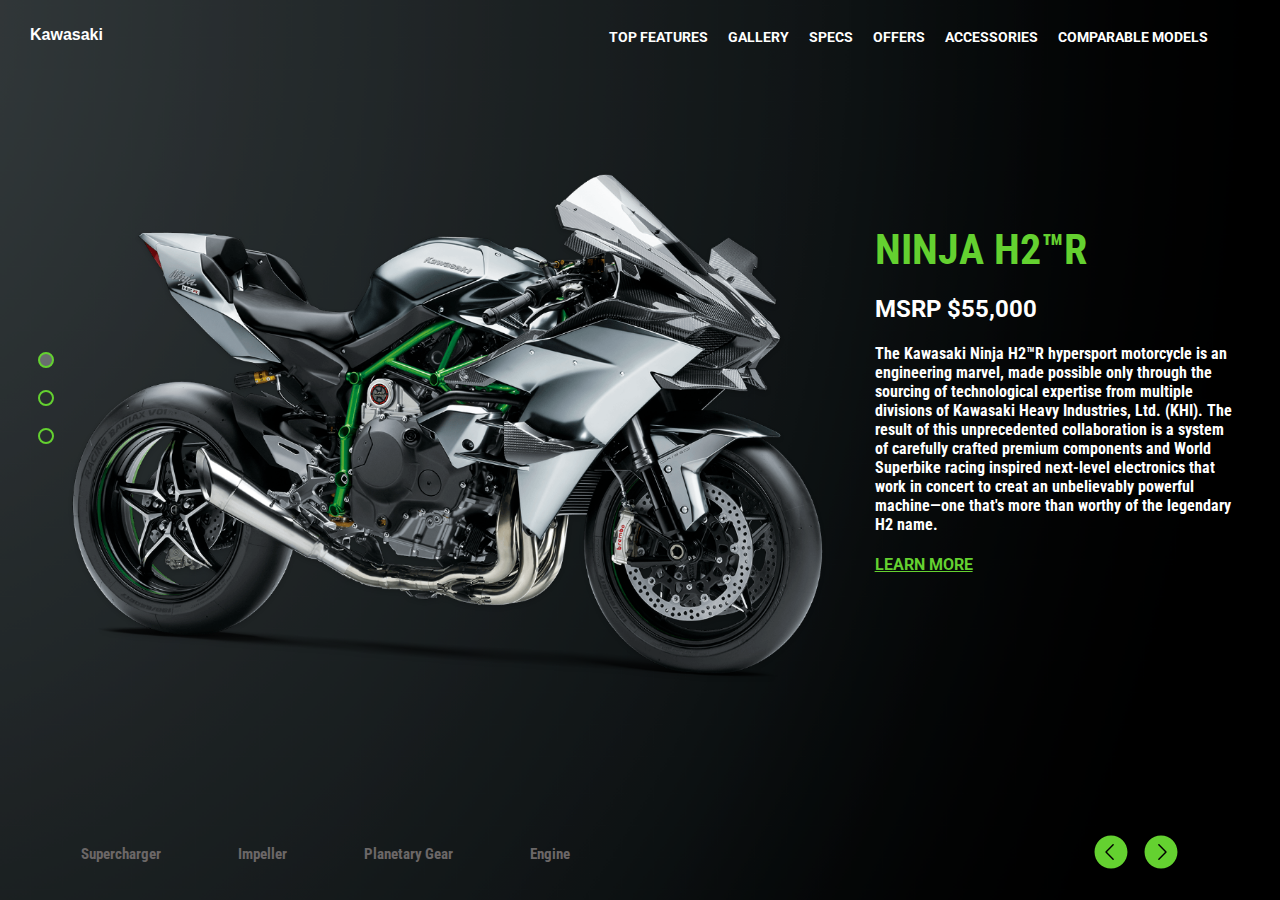
==== views/pages/index.html @ ec5429fd "home page of Kawasaki site" ====
<!DOCTYPE html>
<html lang='en'>
<head>
    <meta charset='utf-8'>
    <meta name='viewport' content='width=device-width, initial-scale=1.0'>
    <link href="https://fonts.googleapis.com/css?family=Roboto+Condensed:300,700|Roboto:400,700&display=swap" rel="stylesheet">
    <link rel="stylesheet" href="https://cdnjs.cloudflare.com/ajax/libs/font-awesome/5.9.0/css/all.min.css">
    <link rel="stylesheet" href="../..//assets/stylesheets/main.css">
    <title>Kawasaki</title>
</head>
<body id='home'>
<nav>
    <p id='logo'><a href='#'>Kawasaki</a></p>
    <div id='hamburger'>
        <span class='mobile-nav'></span>
        <span class='mobile-nav'></span>
        <span class='mobile-nav'></span>
        <span class='mobile-nav'></span>
    </div>
    <ul class='navlist mobile-nav'>
        <li><a href='#'>Top Features</a></li>
        <li><a href='#'>Gallery</a></li>
        <li><a href='#'>Specs</a></li>
        <li><a href='#'>Offers</a></li>
        <li><a href='#'>Accessories</a></li>
        <li><a href='#'>Comparable Models</a></li>
    </ul>
</nav>
<main>
    <img id='bike' src='../../assets/images/bike.png' alt='Kawasaki bike'>
    <section>
        <h1>NINJA H2&trade;R</h1>
        <h2>MSRP $55,000</h2>
        <p>The Kawasaki Ninja H2&trade;R hypersport motorcycle is an engineering marvel, made possible only through
            the sourcing of technological expertise from multiple divisions of Kawasaki Heavy Industries, Ltd. (KHI).
            The result of this unprecedented collaboration is a system of carefully crafted premium components and
            World Superbike racing inspired next-level electronics that work in concert to creat an unbelievably 
            powerful machine&mdash;one that's more than worthy of the legendary H2 name.
        </p>
        <h3><a href='#'>LEARN MORE</a></h3>
    </section>
</main>
<aside>
    <span class='circle active'></span>
    <span class='circle'></span>
    <span class='circle'></span>
</aside>
<div id='arrows'>
    <svg xmlns="http://www.w3.org/2000/svg" x="0px" y="0px"
    width="38" height="38"
    viewBox="0 0 172 172"
    style=" fill:#000000;"><g transform="translate(4.988,4.988) scale(0.942,0.942)"><g fill="none" fill-rule="nonzero" stroke="none" stroke-width="none" 
        stroke-linecap="butt" stroke-linejoin="none" stroke-miterlimit="10" stroke-dasharray="" stroke-dashoffset="0" font-family="none" font-weight="none" 
        font-size="none" text-anchor="none" style="mix-blend-mode: normal"><g fill="#64d130" stroke="#000000" stroke-width="10" stroke-linejoin="round"><g 
        id="surface1 1"><path d="M165.12,86c0,43.63156 -35.48844,79.12 -79.12,79.12c-43.63156,0 -79.12,-35.48844 -79.12,-79.12c0,-43.63156 35.48844,
        -79.12 79.12,-79.12c43.63156,0 79.12,35.48844 79.12,79.12zM66.78438,86l31.96781,-31.96781c1.34375,-1.34375 1.34375,-3.52062 0,-4.86437c-1.34375,
        -1.34375 -3.52062,-1.34375 -4.86437,0l-34.4,34.4c-1.34375,1.34375 -1.34375,3.52062 0,4.86437l34.4,34.4c0.67187,0.67188 1.54531,1.00781 2.43219,
        1.00781c0.88688,0 1.76031,-0.33594 2.43219,-1.00781c1.34375,-1.34375 1.34375,-3.52062 0,-4.86437z"></path></g></g><path d="M0,172v-172h172v172z" 
        fill="none" stroke="none" stroke-width="1" stroke-linejoin="miter"></path><g fill="#64d130" stroke="none" stroke-width="1" stroke-linejoin="miter">
        <g id="surface1"><path d="M86,6.88c-43.63156,0 -79.12,35.48844 -79.12,79.12c0,43.63156 35.48844,79.12 79.12,79.12c43.63156,0 79.12,-35.48844 79.12,
        -79.12c0,-43.63156 -35.48844,-79.12 -79.12,-79.12zM98.75219,117.96781c1.34375,1.34375 1.34375,3.52062 0,4.86437c-0.67187,0.67188 -1.54531,1.00781
        -2.43219,1.00781c-0.88687,0 -1.76031,-0.33594 -2.43219,-1.00781l-34.4,-34.4c-1.34375,-1.34375 -1.34375,-3.52062 0,-4.86437l34.4,-34.4c1.34375,
        -1.34375 3.52062,-1.34375 4.86437,0c1.34375,1.34375 1.34375,3.52062 0,4.86437l-31.96781,31.96781z"></path></g></g><path d="" fill="none" 
        stroke="none" stroke-width="1" stroke-linejoin="miter"></path><path d="" fill="none" stroke="none" stroke-width="1" stroke-linejoin="miter">
        </path></g></g></svg>
    
    <svg xmlns="http://www.w3.org/2000/svg" x="0px" y="0px"
    width="38" height="38"
    viewBox="0 0 172 172"
    style="margin-left: 8px; fill:#000000;"><g transform="translate(4.988,4.988) scale(0.942,0.942)"><g fill="none" fill-rule="nonzero" stroke="none" stroke-width="none" 
        stroke-linecap="butt" stroke-linejoin="none" stroke-miterlimit="10" stroke-dasharray="" stroke-dashoffset="0" font-family="none" font-weight="none" 
        font-size="none" text-anchor="none" style="mix-blend-mode: normal"><g fill="#64d130" stroke="#000000" stroke-width="10" stroke-linejoin="round"><g 
        id="surface1 1"><path d="M165.12,86c0,43.63156 -35.48844,79.12 -79.12,79.12c-43.63156,0 -79.12,-35.48844 -79.12,-79.12c0,-43.63156 35.48844,
        -79.12 79.12,-79.12c43.63156,0 79.12,35.48844 79.12,79.12zM112.51219,83.56781l-34.4,-34.4c-1.34375,-1.34375 -3.52062,-1.34375 -4.86437,0c-1.34375,
        1.34375 -1.34375,3.52062 0,4.86437l31.96781,31.96781l-31.96781,31.96781c-1.34375,1.34375 -1.34375,3.52062 0,4.86437c0.67187,0.67188 1.54531,
        1.00781 2.43219,1.00781c0.88688,0 1.76031,-0.33594 2.43219,-1.00781l34.4,-34.4c1.34375,-1.34375 1.34375,-3.52062 0,-4.86437z"></path></g></g>
        <path d="M0,172v-172h172v172z" fill="none" stroke="none" stroke-width="1" stroke-linejoin="miter"></path><g fill="#64d130" stroke="none" 
        stroke-width="1" stroke-linejoin="miter"><g id="surface1"><path d="M86,6.88c-43.63156,0 -79.12,35.48844 -79.12,79.12c0,43.63156 35.48844,
        79.12 79.12,79.12c43.63156,0 79.12,-35.48844 79.12,-79.12c0,-43.63156 -35.48844,-79.12 -79.12,-79.12zM112.51219,88.43219l-34.4,34.4c-0.67187,
        0.67188 -1.54531,1.00781 -2.43219,1.00781c-0.88687,0 -1.76031,-0.33594 -2.43219,-1.00781c-1.34375,-1.34375 -1.34375,-3.52062 0,
        -4.86437l31.96781,-31.96781l-31.96781,-31.96781c-1.34375,-1.34375 -1.34375,-3.52062 0,-4.86437c1.34375,-1.34375 3.52062,-1.34375 
        4.86437,0l34.4,34.4c1.34375,1.34375 1.34375,3.52062 0,4.86437z"></path></g></g><path d="M86,172c-47.49649,0 -86,-38.50351 -86,-86v0c0,
        -47.49649 38.50351,-86 86,-86v0c47.49649,0 86,38.50351 86,86v0c0,47.49649 -38.50351,86 -86,86z" fill="none" stroke="none" stroke-width="1" 
        stroke-linejoin="miter"></path><path d="M86,168.56c-45.59663,0 -82.56,-36.96337 -82.56,-82.56v0c0,-45.59663 36.96337,-82.56 82.56,
        -82.56v0c45.59663,0 82.56,36.96337 82.56,82.56v0c0,45.59663 -36.96337,82.56 -82.56,82.56z" fill="none" stroke="none" stroke-width="1" 
        stroke-linejoin="miter"></path><path d="M0,172v-172h172v172z" fill="none" stroke="none" stroke-width="1" stroke-linejoin="miter"></path>
        <path d="M3.44,168.56v-165.12h165.12v165.12z" fill="none" stroke="none" stroke-width="1" stroke-linejoin="miter"></path><path d="" fill="none" 
        stroke="none" stroke-width="1" stroke-linejoin="miter"></path><path d="" fill="none" stroke="none" stroke-width="1" stroke-linejoin="miter">
        </path></g></g></svg>
</div>
<footer>
    <a href='#'>Supercharger</a>
    <a href='#'>Impeller</a>
    <a href='#'>Planetary Gear</a>
    <a href='#'>Engine</a>
</footer>
<script type='text/javascript' src='/scripts/javascript.js'></script>
</body>
</html>
---- assets/stylesheets/main.css ----
*, *:before, *:after {
  -webkit-box-sizing: border-box;
          box-sizing: border-box;
}

html {
  height: 100vh;
  width: 100%;
}

body {
  height: 100vh;
  width: 100vw;
  margin: 0;
}

body#home {
  background: url(../images/gradient.png) no-repeat center center fixed;
  background-size: cover;
}

nav {
  height: -webkit-fit-content;
  height: -moz-fit-content;
  height: fit-content;
  width: 100%;
  z-index: 5;
}

nav a {
  font-family: 'Roboto', sans-serif;
  font-weight: bold;
  font-size: 14px;
  text-transform: uppercase;
  text-decoration: none;
  color: #FFF;
}

nav p#logo a {
  font-family: Verdana, sans-serif;
  text-transform: capitalize;
  height: 70px;
  font-weight: 700;
  font-size: 1em;
  color: #FFF;
  position: relative;
}

nav p#logo {
  display: inline-block;
  margin-top: 26px;
  margin-left: 30px;
}

nav ul {
  margin: 0;
  padding: 0;
  height: 0;
  overflow: hidden;
  width: -webkit-fit-content;
  width: -moz-fit-content;
  width: fit-content;
  position: absolute;
  right: 17px;
  top: 10px;
  background-color: rgba(0, 0, 0, 0.7);
}

nav ul.open {
  height: -webkit-fit-content;
  height: -moz-fit-content;
  height: fit-content;
}

nav li {
  list-style-type: none;
  display: block;
  margin: 17px;
}

nav #hamburger {
  height: 21px;
  width: 33px;
  position: absolute;
  top: 27px;
  right: 26px;
  z-index: 10;
}

nav #hamburger span {
  border-radius: 9px;
  width: 100%;
  height: 2px;
  display: inline-block;
  position: absolute;
}

nav #hamburger span:nth-child(1) {
  top: 0px;
  background-color: white;
}

nav #hamburger span:nth-child(2), nav #hamburger span:nth-child(3) {
  top: .5em;
  -webkit-transition: .5s ease-in-out;
  transition: .5s ease-in-out;
  background-color: white;
}

nav #hamburger span:nth-child(4) {
  top: 1em;
  background-color: white;
}

nav span:nth-child(1).open {
  visibility: hidden;
}

nav span:nth-child(2).open {
  -webkit-transform: rotate(45deg);
          transform: rotate(45deg);
  background-color: #64D130 !important;
}

nav span:nth-child(3).open {
  -webkit-transform: rotate(-45deg);
          transform: rotate(-45deg);
  background-color: #64D130 !important;
}

nav span:nth-child(4).open {
  visibility: hidden;
}

#bike {
  display: block;
  width: 89%;
  margin: 5px auto;
}

main h1 {
  color: #64D130;
  font-size: 42px;
  font-weight: bold;
  font-family: 'Roboto Condensed', sans-serif;
}

main h2 {
  color: #FFF;
  size: 24px;
  font-family: 'Roboto', sans-serif;
  font-weight: bold;
}

main p {
  font-family: 'Roboto Condensed', sans-serif;
  font-weight: 700;
  size: 18px;
  color: #FFF;
}

main section {
  width: 100%;
  padding: 0 17px;
}

main h3 a {
  color: #64D130;
  font-family: 'Roboto', sans-serif;
  font-size: 16px;
}

#arrows {
  display: none;
}

aside {
  display: none;
}

.active {
  background-color: rgba(255, 255, 255, 0.3);
}

footer {
  margin: 10px auto;
  width: 100%;
  padding: 0 17px;
  display: -webkit-box;
  display: -ms-flexbox;
  display: flex;
  -webkit-box-pack: justify;
      -ms-flex-pack: justify;
          justify-content: space-between;
}

footer a {
  text-decoration: none;
  font-family: 'Roboto Condensed', sans-serif;
  font-weight: bold;
  font-size: 15px;
  margin-right: 15px;
  color: #6B6767;
  display: inline;
}

@media only screen and (min-width: 740px) {
  #bike {
    width: 79%;
  }
  main section {
    width: 86%;
    margin-left: 5%;
  }
  footer {
    width: 91%;
  }
}

@media only screen and (min-width: 880px) {
  #bike {
    width: 64%;
  }
  #hamburger {
    display: none;
  }
  nav ul {
    height: -webkit-fit-content;
    height: -moz-fit-content;
    height: fit-content;
    background-color: transparent;
    right: 5%;
    top: 20px;
  }
  nav li {
    display: inline-block;
    margin: 8px;
  }
}

@media only screen and (min-width: 1200px) {
  #bike {
    height: auto;
    width: 60%;
    margin: 0;
    position: absolute;
    left: 63px;
    top: 18%;
  }
  main section {
    position: absolute;
    width: 31%;
    top: 25%;
    right: 2%;
  }
  main h1 {
    margin: 0;
  }
  main h2 {
    margin: 21px 0;
  }
  footer {
    width: 42%;
    position: absolute;
    bottom: 3%;
    left: 5%;
  }
  aside {
    display: block;
    width: 20px;
    position: relative;
    top: 30%;
    left: 3%;
  }
  aside span {
    border-radius: 50%;
    border: 2px solid #64D130;
    height: 16px;
    width: 16px;
    display: block;
    margin-top: 22px;
  }
  .active {
    background-color: rgba(255, 255, 255, 0.3);
  }
  .fas {
    color: #64D130;
    font-size: 35px;
  }
  #arrows {
    display: inline-block;
    position: absolute;
    bottom: 25px;
    right: 100px;
  }
}
/*# sourceMappingURL=main.css.map */
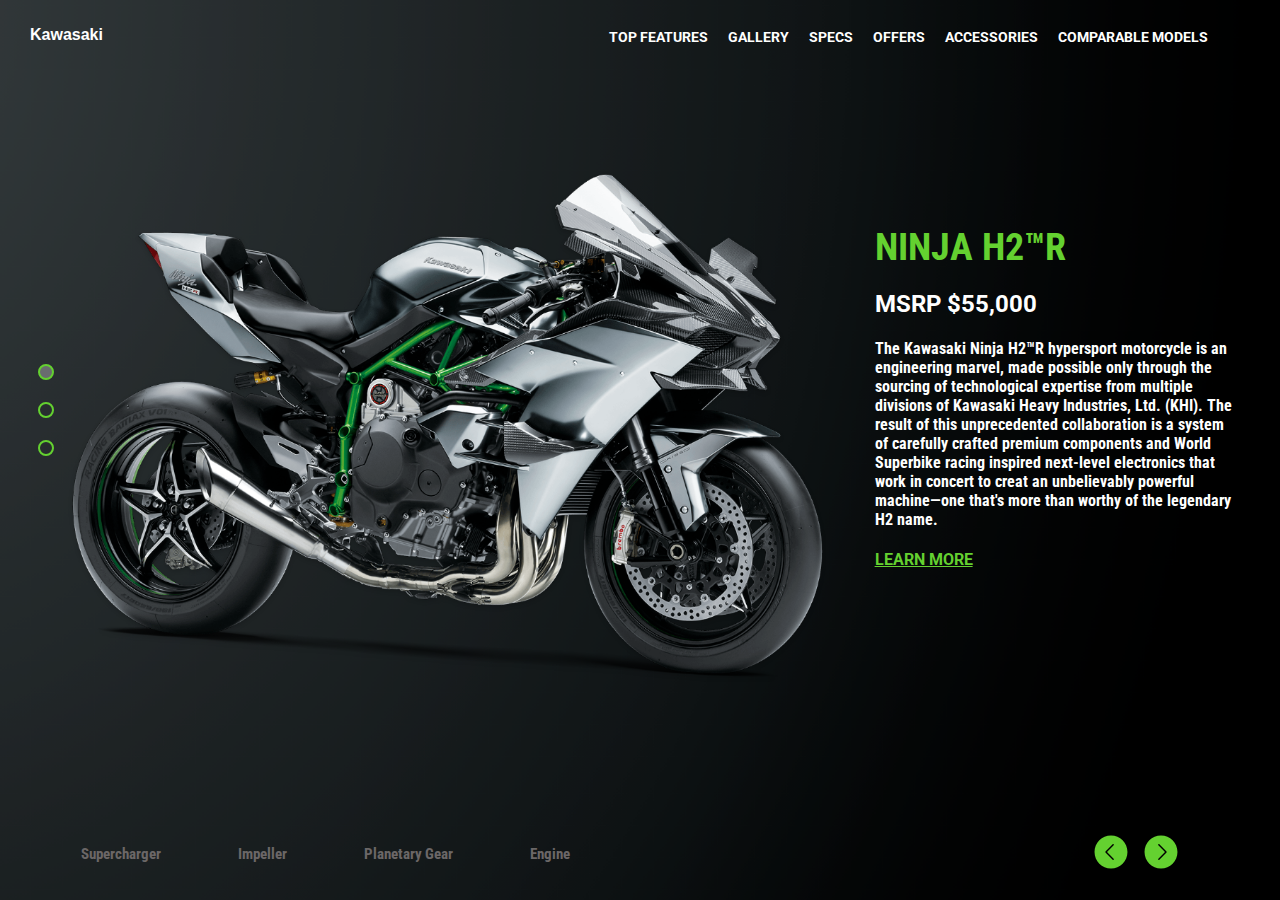
==== commit 2de4a4e7: "change path to javascript file for GitHub Pages" ====
--- a/views/pages/index.html
+++ b/views/pages/index.html
@@ -94,6 +94,6 @@
     <a href='#'>Planetary Gear</a>
     <a href='#'>Engine</a>
 </footer>
-<script type='text/javascript' src='/scripts/javascript.js'></script>
+<script type='text/javascript' src='../../scripts/javascript.js'></script>
 </body>
 </html>--- a/assets/stylesheets/main.css
+++ b/assets/stylesheets/main.css
@@ -17,6 +17,10 @@
 body#home {
   background: url(../images/gradient.png) no-repeat center center fixed;
   background-size: cover;
+}
+
+#accessories {
+  background-color: #000;
 }
 
 nav {
@@ -138,9 +142,16 @@
   margin: 5px auto;
 }
 
+#bike3 {
+  display: block;
+  width: 100%;
+  margin: 45px auto;
+}
+
 main h1 {
   color: #64D130;
-  font-size: 42px;
+  font-size: 38px;
+  margin-bottom: 0;
   font-weight: bold;
   font-family: 'Roboto Condensed', sans-serif;
 }
@@ -180,6 +191,11 @@
 
 .active {
   background-color: rgba(255, 255, 255, 0.3);
+}
+
+#accessories-footer {
+  position: absolute;
+  bottom: 15px;
 }
 
 footer {
@@ -204,6 +220,13 @@
   display: inline;
 }
 
+@media only screen and (min-width: 475px) {
+  footer {
+    position: absolute;
+    bottom: 15px;
+  }
+}
+
 @media only screen and (min-width: 740px) {
   #bike {
     width: 79%;
@@ -214,6 +237,12 @@
   }
   footer {
     width: 91%;
+    left: 4.5%;
+  }
+  #accessories-footer {
+    width: 650px;
+    left: 50%;
+    margin-left: -325px;
   }
 }
 
@@ -236,6 +265,21 @@
     display: inline-block;
     margin: 8px;
   }
+  #bike3 {
+    position: absolute;
+    bottom: 116px;
+  }
+  #discover-more {
+    position: absolute;
+    bottom: 70px;
+    left: 50%;
+    margin-left: -64px;
+  }
+  #accessories-section {
+    width: 94%;
+    text-align: center;
+    margin: 106px auto;
+  }
 }
 
 @media only screen and (min-width: 1200px) {
@@ -268,8 +312,8 @@
   aside {
     display: block;
     width: 20px;
-    position: relative;
-    top: 30%;
+    position: absolute;
+    top: 38%;
     left: 3%;
   }
   aside span {
@@ -293,5 +337,35 @@
     bottom: 25px;
     right: 100px;
   }
+  #bike3 {
+    bottom: 0;
+    margin: 0 auto;
+  }
+  #accessories-section {
+    position: static;
+    width: 82%;
+    margin: 127px auto;
+  }
+  #discover-more {
+    bottom: 100px;
+  }
+  #accessories-footer {
+    width: 682px;
+    left: 50%;
+    bottom: 26px;
+    margin-left: -341px;
+  }
+}
+
+@media only screen and (min-width: 1450px) {
+  #bike3 {
+    height: -webkit-fit-content;
+    height: -moz-fit-content;
+    height: fit-content;
+    width: 1450px;
+    position: absolute;
+    left: 50%;
+    margin-left: -725px;
+  }
 }
 /*# sourceMappingURL=main.css.map */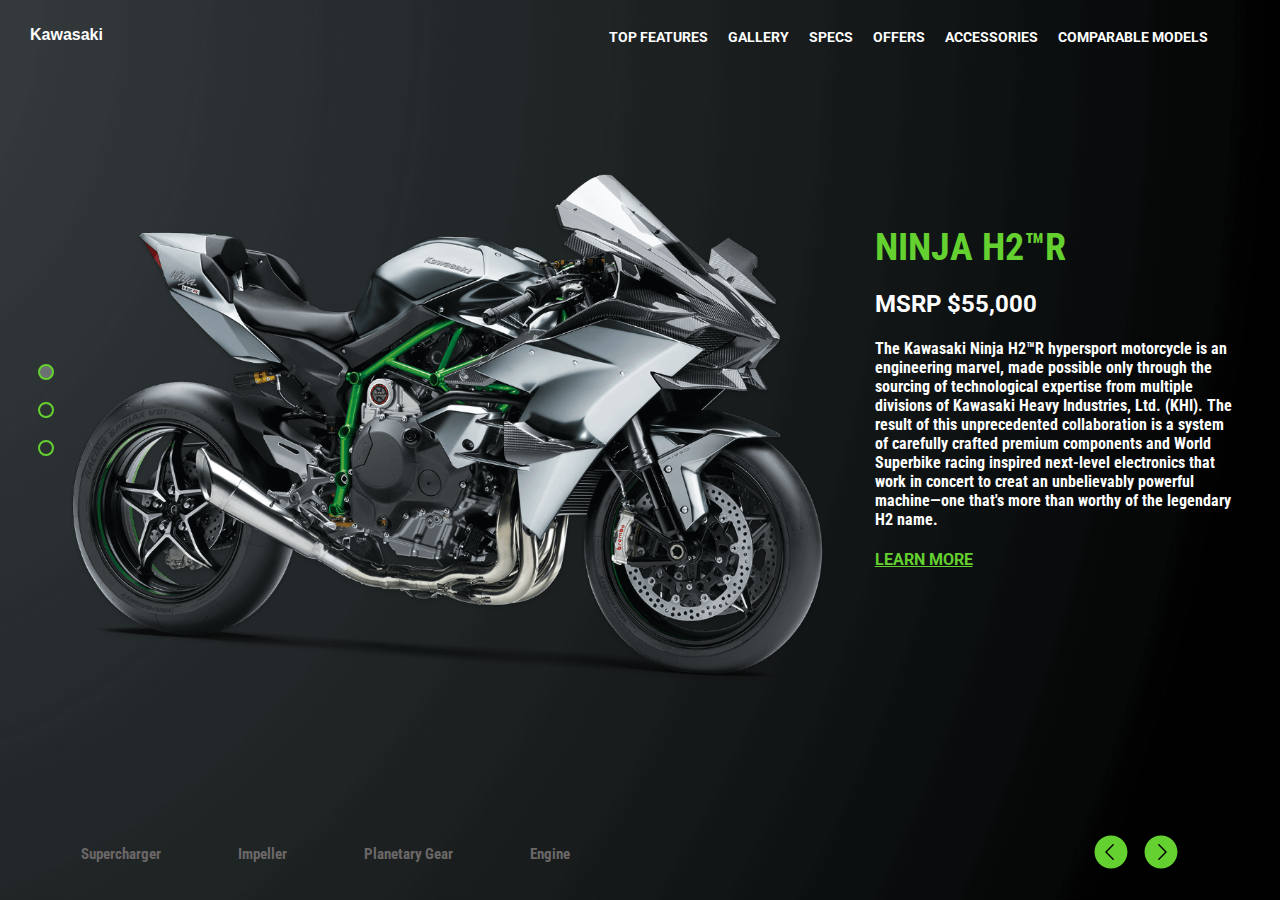
==== commit 40e71bfb: "add arrow navigation links and adjust nav height for IE." ====
--- a/views/pages/index.html
+++ b/views/pages/index.html
@@ -5,12 +5,12 @@
     <meta name='viewport' content='width=device-width, initial-scale=1.0'>
     <link href="https://fonts.googleapis.com/css?family=Roboto+Condensed:300,700|Roboto:400,700&display=swap" rel="stylesheet">
     <link rel="stylesheet" href="https://cdnjs.cloudflare.com/ajax/libs/font-awesome/5.9.0/css/all.min.css">
-    <link rel="stylesheet" href="../..//assets/stylesheets/main.css">
+    <link rel="stylesheet" href="../../assets/stylesheets/main.css">
     <title>Kawasaki</title>
 </head>
 <body id='home'>
 <nav>
-    <p id='logo'><a href='#'>Kawasaki</a></p>
+    <p id='logo'><a href='https://andrew1451.github.io/Kawasaki/views/pages/index'>Kawasaki</a></p>
     <div id='hamburger'>
         <span class='mobile-nav'></span>
         <span class='mobile-nav'></span>
@@ -18,12 +18,12 @@
         <span class='mobile-nav'></span>
     </div>
     <ul class='navlist mobile-nav'>
-        <li><a href='#'>Top Features</a></li>
-        <li><a href='#'>Gallery</a></li>
-        <li><a href='#'>Specs</a></li>
-        <li><a href='#'>Offers</a></li>
-        <li><a href='#'>Accessories</a></li>
-        <li><a href='#'>Comparable Models</a></li>
+        <li><a href='https://andrew1451.github.io/Kawasaki/views/pages/index'>Top Features</a></li>
+        <li><a href='https://andrew1451.github.io/Kawasaki/views/pages/index'>Gallery</a></li>
+        <li><a href='https://andrew1451.github.io/Kawasaki/views/pages/specs'>Specs</a></li>
+        <li><a href='https://andrew1451.github.io/Kawasaki/views/pages/specs'>Offers</a></li>
+        <li><a href='https://andrew1451.github.io/Kawasaki/views/pages/accessories'>Accessories</a></li>
+        <li><a href='https://andrew1451.github.io/Kawasaki/views/pages/accessories'>Comparable Models</a></li>
     </ul>
 </nav>
 <main>
@@ -46,6 +46,7 @@
     <span class='circle'></span>
 </aside>
 <div id='arrows'>
+    <a href='https://andrew1451.github.io/Kawasaki/views/pages/accessories'>
     <svg xmlns="http://www.w3.org/2000/svg" x="0px" y="0px"
     width="38" height="38"
     viewBox="0 0 172 172"
@@ -62,8 +63,9 @@
         -2.43219,1.00781c-0.88687,0 -1.76031,-0.33594 -2.43219,-1.00781l-34.4,-34.4c-1.34375,-1.34375 -1.34375,-3.52062 0,-4.86437l34.4,-34.4c1.34375,
         -1.34375 3.52062,-1.34375 4.86437,0c1.34375,1.34375 1.34375,3.52062 0,4.86437l-31.96781,31.96781z"></path></g></g><path d="" fill="none" 
         stroke="none" stroke-width="1" stroke-linejoin="miter"></path><path d="" fill="none" stroke="none" stroke-width="1" stroke-linejoin="miter">
-        </path></g></g></svg>
+        </path></g></g></svg></a>
     
+    <a href='https://andrew1451.github.io/Kawasaki/views/pages/specs'>
     <svg xmlns="http://www.w3.org/2000/svg" x="0px" y="0px"
     width="38" height="38"
     viewBox="0 0 172 172"
@@ -86,7 +88,7 @@
         stroke-linejoin="miter"></path><path d="M0,172v-172h172v172z" fill="none" stroke="none" stroke-width="1" stroke-linejoin="miter"></path>
         <path d="M3.44,168.56v-165.12h165.12v165.12z" fill="none" stroke="none" stroke-width="1" stroke-linejoin="miter"></path><path d="" fill="none" 
         stroke="none" stroke-width="1" stroke-linejoin="miter"></path><path d="" fill="none" stroke="none" stroke-width="1" stroke-linejoin="miter">
-        </path></g></g></svg>
+        </path></g></g></svg></a>
 </div>
 <footer>
     <a href='#'>Supercharger</a>
--- a/assets/stylesheets/main.css
+++ b/assets/stylesheets/main.css
@@ -24,9 +24,7 @@
 }
 
 nav {
-  height: -webkit-fit-content;
-  height: -moz-fit-content;
-  height: fit-content;
+  height: auto;
   width: 100%;
   z-index: 5;
 }
@@ -38,6 +36,8 @@
   text-transform: uppercase;
   text-decoration: none;
   color: #FFF;
+  padding-bottom: 3px;
+  border-bottom: 1px solid transparent;
 }
 
 nav p#logo a {
@@ -48,6 +48,10 @@
   font-size: 1em;
   color: #FFF;
   position: relative;
+}
+
+nav a:hover, nav a:active {
+  border-bottom: 1px solid #64D130;
 }
 
 nav p#logo {
@@ -71,9 +75,7 @@
 }
 
 nav ul.open {
-  height: -webkit-fit-content;
-  height: -moz-fit-content;
-  height: fit-content;
+  height: auto;
 }
 
 nav li {
@@ -142,6 +144,12 @@
   margin: 5px auto;
 }
 
+#bike2 {
+  display: block;
+  width: 90%;
+  margin: 0 12px;
+}
+
 #bike3 {
   display: block;
   width: 100%;
@@ -179,6 +187,26 @@
   color: #64D130;
   font-family: 'Roboto', sans-serif;
   font-size: 16px;
+}
+
+main #accessories-section {
+  position: relative;
+  top: 2px;
+}
+
+main #specs-list {
+  color: #FFF;
+  font-family: 'Roboto Condensed', sans-serif;
+  font-weight: 700;
+  size: 18px;
+  list-style-type: none;
+}
+
+main #specs-list li:before {
+  display: inline-block;
+  content: "-";
+  position: absolute;
+  margin-left: -1.1em;
 }
 
 #arrows {
@@ -231,6 +259,10 @@
   #bike {
     width: 79%;
   }
+  #bike2 {
+    width: 80%;
+    margin: 0 34px;
+  }
   main section {
     width: 86%;
     margin-left: 5%;
@@ -254,9 +286,7 @@
     display: none;
   }
   nav ul {
-    height: -webkit-fit-content;
-    height: -moz-fit-content;
-    height: fit-content;
+    height: auto;
     background-color: transparent;
     right: 5%;
     top: 20px;
@@ -275,10 +305,15 @@
     left: 50%;
     margin-left: -64px;
   }
-  #accessories-section {
+  main #accessories-section {
+    position: static;
     width: 94%;
     text-align: center;
     margin: 106px auto;
+  }
+  #bike2 {
+    width: 69%;
+    margin: 0 114px;
   }
 }
 
@@ -355,6 +390,20 @@
     bottom: 26px;
     margin-left: -341px;
   }
+  #bike2 {
+    width: 60%;
+    position: absolute;
+    top: 50%;
+    margin: 0;
+    margin-top: -289px;
+    right: 0;
+  }
+  #specs-section {
+    position: absolute;
+    top: 28%;
+    left: 2.5%;
+    width: 31%;
+  }
 }
 
 @media only screen and (min-width: 1450px) {
@@ -367,5 +416,20 @@
     left: 50%;
     margin-left: -725px;
   }
+  #specs-section {
+    top: 22%;
+  }
+}
+
+@media only screen and (min-width: 1650px) {
+  #bike {
+    top: 9%;
+  }
+  #bike2 {
+    top: 48%;
+  }
+  #accessories-section {
+    max-width: 68%;
+  }
 }
 /*# sourceMappingURL=main.css.map */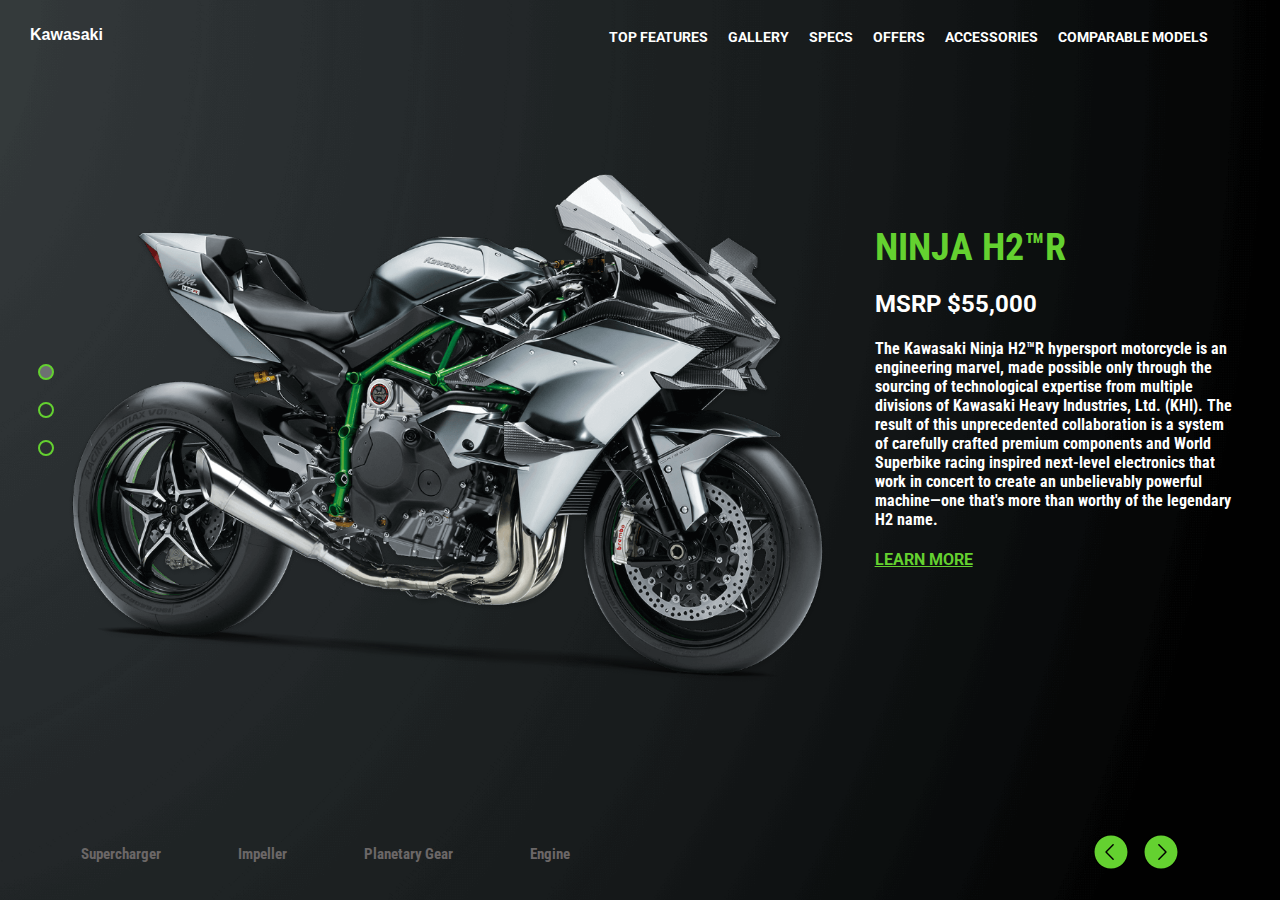
==== commit 39700744: "finalize text on home and specs page" ====
--- a/views/pages/index.html
+++ b/views/pages/index.html
@@ -18,12 +18,12 @@
         <span class='mobile-nav'></span>
     </div>
     <ul class='navlist mobile-nav'>
-        <li><a href='https://andrew1451.github.io/Kawasaki/views/pages/index'>Top Features</a></li>
-        <li><a href='https://andrew1451.github.io/Kawasaki/views/pages/index'>Gallery</a></li>
+        <li><a href='https://andrew1451.github.io/Kawasaki/views/pages/specs'>Top Features</a></li>
+        <li><a href='https://andrew1451.github.io/Kawasaki/views/pages/accessories'>Gallery</a></li>
         <li><a href='https://andrew1451.github.io/Kawasaki/views/pages/specs'>Specs</a></li>
-        <li><a href='https://andrew1451.github.io/Kawasaki/views/pages/specs'>Offers</a></li>
+        <li><a href='https://andrew1451.github.io/Kawasaki/views/pages/accessories'>Offers</a></li>
         <li><a href='https://andrew1451.github.io/Kawasaki/views/pages/accessories'>Accessories</a></li>
-        <li><a href='https://andrew1451.github.io/Kawasaki/views/pages/accessories'>Comparable Models</a></li>
+        <li><a href='https://andrew1451.github.io/Kawasaki/views/pages/specs'>Comparable Models</a></li>
     </ul>
 </nav>
 <main>
@@ -34,7 +34,7 @@
         <p>The Kawasaki Ninja H2&trade;R hypersport motorcycle is an engineering marvel, made possible only through
             the sourcing of technological expertise from multiple divisions of Kawasaki Heavy Industries, Ltd. (KHI).
             The result of this unprecedented collaboration is a system of carefully crafted premium components and
-            World Superbike racing inspired next-level electronics that work in concert to creat an unbelievably 
+            World Superbike racing inspired next-level electronics that work in concert to create an unbelievably 
             powerful machine&mdash;one that's more than worthy of the legendary H2 name.
         </p>
         <h3><a href='#'>LEARN MORE</a></h3>
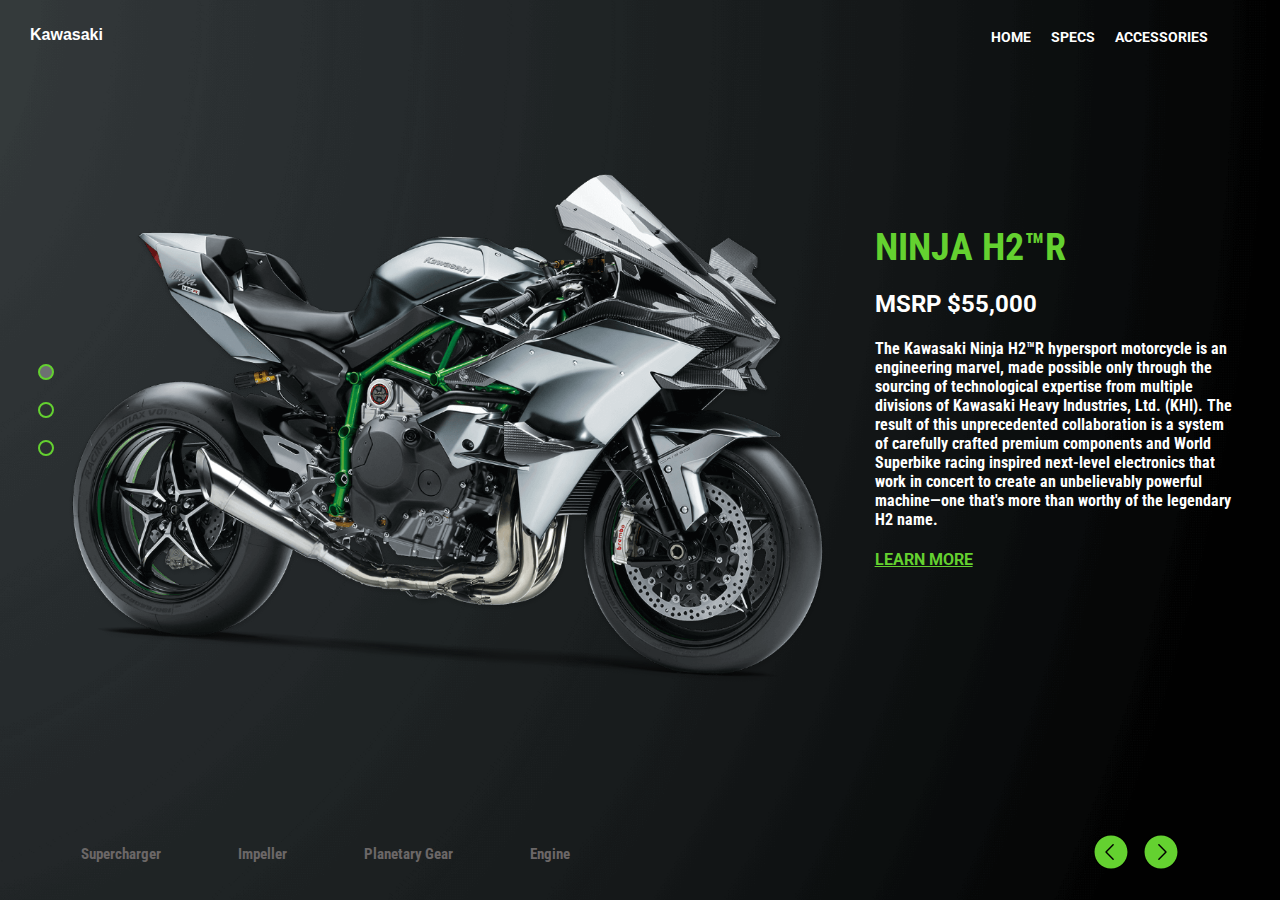
==== commit 254f1321: "update navbar" ====
--- a/views/pages/index.html
+++ b/views/pages/index.html
@@ -18,12 +18,12 @@
         <span class='mobile-nav'></span>
     </div>
     <ul class='navlist mobile-nav'>
-        <li><a href='https://andrew1451.github.io/Kawasaki/views/pages/specs'>Top Features</a></li>
-        <li><a href='https://andrew1451.github.io/Kawasaki/views/pages/accessories'>Gallery</a></li>
+        <li><a href='https://andrew1451.github.io/Kawasaki/views/pages/index'>Home</a></li>
+        <!-- <li><a href='https://andrew1451.github.io/Kawasaki/views/pages/accessories'>Gallery</a></li> -->
         <li><a href='https://andrew1451.github.io/Kawasaki/views/pages/specs'>Specs</a></li>
-        <li><a href='https://andrew1451.github.io/Kawasaki/views/pages/accessories'>Offers</a></li>
+        <!-- <li><a href='https://andrew1451.github.io/Kawasaki/views/pages/accessories'>Offers</a></li> -->
         <li><a href='https://andrew1451.github.io/Kawasaki/views/pages/accessories'>Accessories</a></li>
-        <li><a href='https://andrew1451.github.io/Kawasaki/views/pages/specs'>Comparable Models</a></li>
+        <!-- <li><a href='https://andrew1451.github.io/Kawasaki/views/pages/specs'>Comparable Models</a></li> -->
     </ul>
 </nav>
 <main>
